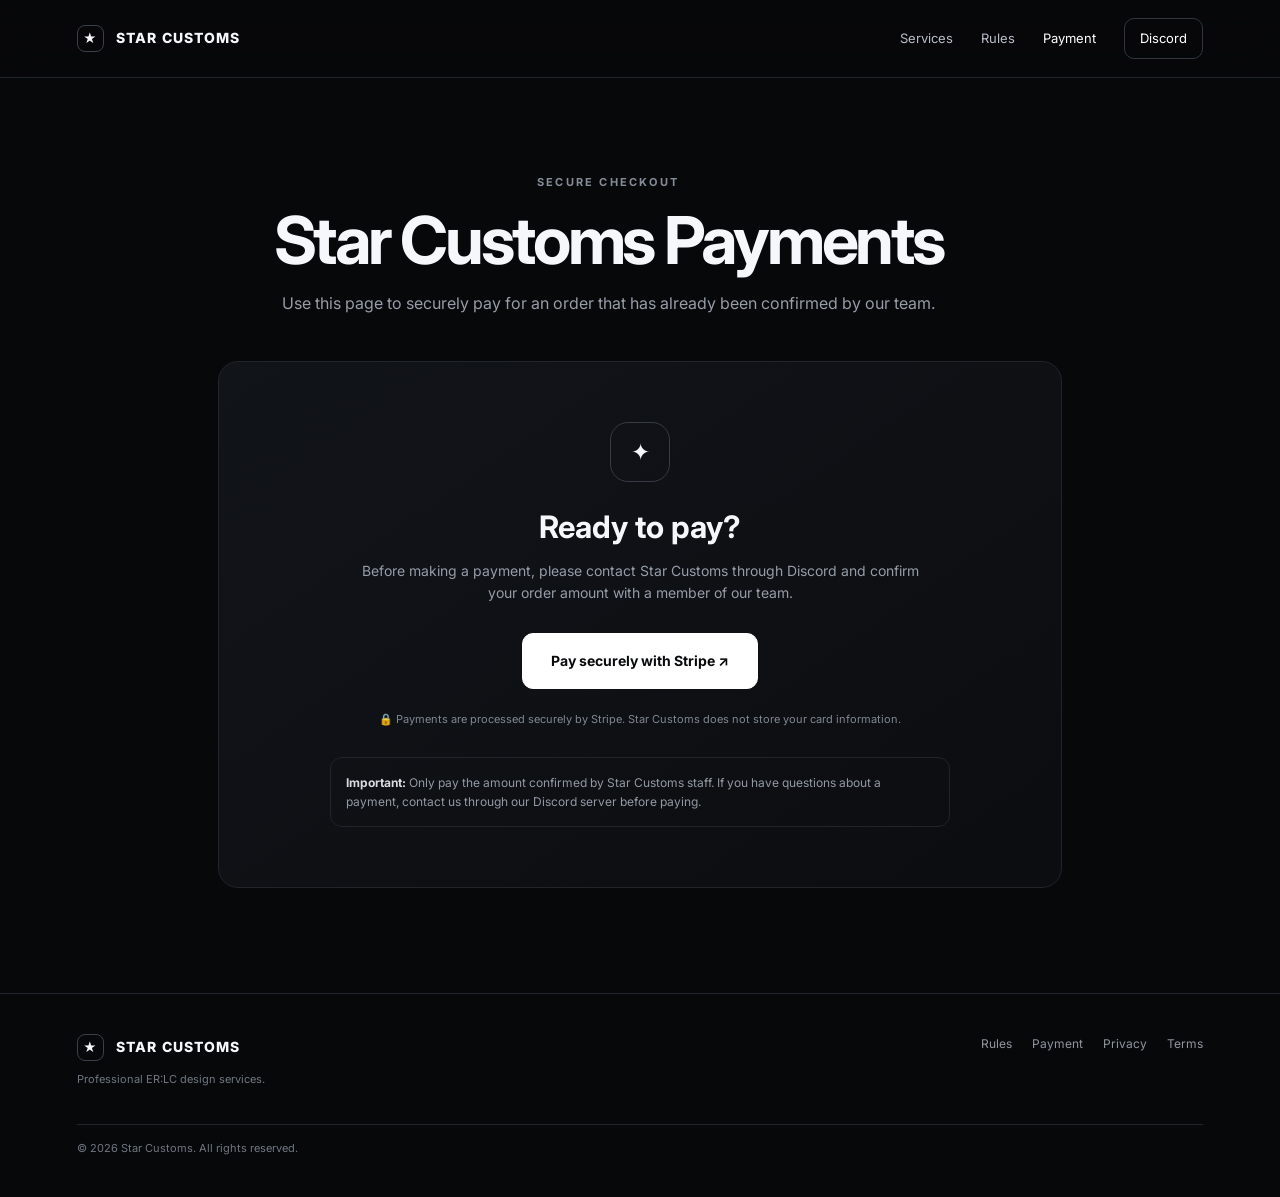
==== payment.html @ d336583e "Add files via upload" ====
<!DOCTYPE html>
<html lang="en">
<head>
  <meta charset="UTF-8"><meta name="viewport" content="width=device-width, initial-scale=1.0">
  <title>Payment | Star Customs</title><link rel="stylesheet" href="styles.css">
</head>
<body>
<header class="nav"><a class="brand" href="index.html"><span class="star">★</span> STAR CUSTOMS</a><nav><a href="index.html#services">Services</a><a href="rules.html">Rules</a><a class="active" href="payment.html">Payment</a><a class="nav-discord" href="https://discord.com/" target="_blank" rel="noopener">Discord</a></nav></header>
<main class="page payment-page">
  <div class="page-title"><span class="eyebrow">SECURE CHECKOUT</span><h1>Star Customs Payments</h1><p>Use this page to securely pay for an order that has already been confirmed by our team.</p></div>
  <section class="payment-box">
    <div class="payment-mark">✦</div>
    <h2>Ready to pay?</h2>
    <p>Before making a payment, please contact Star Customs through Discord and confirm your order amount with a member of our team.</p>
    <a class="btn primary large" href="https://buy.stripe.com/REPLACE_ME" target="_blank" rel="noopener">Pay securely with Stripe ↗</a>
    <div class="secure"><span>🔒</span> Payments are processed securely by Stripe. Star Customs does not store your card information.</div>
    <div class="payment-note"><strong>Important:</strong> Only pay the amount confirmed by Star Customs staff. If you have questions about a payment, contact us through our Discord server before paying.</div>
  </section>
</main>
<footer><div><a class="brand" href="index.html"><span class="star">★</span> STAR CUSTOMS</a><p>Professional ER:LC design services.</p></div><div class="footer-links"><a href="rules.html">Rules</a><a href="payment.html">Payment</a><a href="privacy.html">Privacy</a><a href="terms.html">Terms</a></div><p class="copyright">© 2026 Star Customs. All rights reserved.</p></footer>
</body></html>
---- styles.css ----
@import url('https://fonts.googleapis.com/css2?family=Inter:wght@400;500;600;700;800&display=swap');
:root{--bg:#07080a;--panel:#0d0f12;--panel2:#111419;--text:#f5f7fa;--muted:#969da8;--line:#20242b;--accent:#ffffff;--radius:20px}
*{box-sizing:border-box}html{scroll-behavior:smooth}body{margin:0;background:var(--bg);color:var(--text);font-family:Inter,Arial,sans-serif;line-height:1.6}a{color:inherit;text-decoration:none}.nav{height:78px;border-bottom:1px solid var(--line);display:flex;align-items:center;justify-content:space-between;padding:0 6%;position:sticky;top:0;background:rgba(7,8,10,.86);backdrop-filter:blur(18px);z-index:20}.brand{font-weight:800;letter-spacing:.08em;font-size:14px}.star{display:inline-grid;place-items:center;width:27px;height:27px;margin-right:8px;border:1px solid #3a3f48;border-radius:8px;font-size:13px}.nav nav{display:flex;align-items:center;gap:28px;font-size:13px;color:#b9bec7}.nav nav a:hover,.nav nav .active{color:#fff}.nav-discord{border:1px solid #30353e;padding:9px 15px;border-radius:10px;color:#fff!important}.hero{min-height:690px;display:grid;place-items:center;text-align:center;padding:80px 7%;position:relative;overflow:hidden;background:radial-gradient(circle at 50% 20%,#171b22 0,#0a0b0e 35%,#07080a 70%)}.hero:before{content:"";position:absolute;inset:0;background-image:linear-gradient(rgba(255,255,255,.025) 1px,transparent 1px),linear-gradient(90deg,rgba(255,255,255,.025) 1px,transparent 1px);background-size:54px 54px;mask-image:linear-gradient(to bottom,black,transparent 80%)}.hero-content{max-width:900px;position:relative}.eyebrow{font-size:11px;letter-spacing:.2em;font-weight:700;color:#858d99}.hero h1{font-size:clamp(45px,7vw,86px);line-height:1.02;letter-spacing:-.055em;margin:18px 0}.hero h1 span{color:#9ba2ad}.hero p{max-width:640px;margin:0 auto;color:var(--muted);font-size:17px}.hero-actions{display:flex;justify-content:center;gap:12px;margin-top:32px}.btn{display:inline-flex;align-items:center;justify-content:center;padding:13px 20px;border-radius:11px;font-size:13px;font-weight:700;border:1px solid #30353e;transition:.2s}.btn:hover{transform:translateY(-2px)}.btn.primary{background:#fff;color:#090a0c;border-color:#fff}.btn.secondary{background:#111318;color:#fff}.btn.large{padding:16px 28px;font-size:14px}.section,.split,.page{max-width:1180px;margin:auto;padding:105px 28px}.section-heading{display:flex;justify-content:space-between;gap:50px;align-items:end;margin-bottom:35px}.section-heading h2,.split h2,.cta h2{font-size:39px;line-height:1.1;letter-spacing:-.04em;margin:10px 0}.section-heading>p{max-width:390px;color:var(--muted);margin:0}.cards{display:grid;grid-template-columns:repeat(4,1fr);gap:14px}.card,.rule-card,.legal-card,.payment-box{background:linear-gradient(145deg,#111419,#0b0d10);border:1px solid var(--line);border-radius:var(--radius);padding:27px}.card{min-height:245px}.icon{font-size:20px;margin-bottom:50px;color:#fff}.card h3{font-size:16px;margin:0 0 8px}.card p{font-size:13px;color:var(--muted);margin:0}.split{border-top:1px solid var(--line);display:grid;grid-template-columns:1fr 1.2fr;gap:100px}.steps{display:grid;gap:12px}.step{display:flex;gap:22px;padding:22px;border:1px solid var(--line);border-radius:15px;background:#0b0d10}.step b{color:#777f8b;font-size:12px}.step h3{font-size:15px;margin:0}.step p{font-size:13px;color:var(--muted);margin:4px 0 0}.cta{text-align:center;margin:30px auto 100px;max-width:900px;padding:75px 30px;border:1px solid var(--line);border-radius:25px;background:radial-gradient(circle at 50% 0,#171a20,#0c0e11 60%)}.cta p{color:var(--muted);margin:0 auto 28px}.page{padding-top:90px;min-height:700px}.page-title{margin-bottom:45px;max-width:780px}.page-title h1{font-size:clamp(42px,6vw,66px);letter-spacing:-.05em;line-height:1.05;margin:12px 0}.page-title p{color:var(--muted)}.rule-grid{display:grid;grid-template-columns:1fr 1fr;gap:16px}.rule-card>span{font-size:11px;color:#707782;letter-spacing:.12em}.rule-card h2{margin:7px 0 20px;font-size:22px}.rule-card ul{padding-left:19px;margin:0}.rule-card li{margin:10px 0;color:#b2b8c1;font-size:13px}.notice{margin-top:16px;border:1px solid var(--line);border-radius:16px;padding:22px;background:#0b0d10}.notice strong{font-size:14px}.notice p{margin:6px 0 0;color:var(--muted);font-size:13px}.payment-page{max-width:900px;text-align:center}.payment-box{padding:60px 30px}.payment-mark{margin:auto auto 20px;width:60px;height:60px;display:grid;place-items:center;border:1px solid #363b45;border-radius:18px;font-size:23px}.payment-box h2{font-size:31px;margin:0 0 8px}.payment-box>p{max-width:560px;margin:0 auto 28px;color:var(--muted);font-size:14px}.secure{margin-top:22px;color:#7f8792;font-size:11px}.payment-note{max-width:620px;margin:28px auto 0;padding:15px;border:1px solid var(--line);border-radius:12px;color:#9299a4;font-size:12px;text-align:left}.payment-note strong{color:#d8dce2}.legal-card{max-width:900px}.legal-card h2{font-size:19px;margin:28px 0 7px}.legal-card h2:first-child{margin-top:0}.legal-card p{font-size:13px;color:#a6adb7;margin:0}.footer-links{display:flex;gap:20px;font-size:12px;color:#8f96a0}footer{border-top:1px solid var(--line);padding:40px 6%;display:grid;grid-template-columns:1fr auto;gap:20px}footer p{font-size:11px;color:#707782;margin:10px 0 0}.copyright{grid-column:1/-1;padding-top:15px;border-top:1px solid var(--line);margin-top:15px!important}@media(max-width:850px){.nav{padding:0 20px}.nav nav a:not(.nav-discord){display:none}.cards{grid-template-columns:1fr 1fr}.section-heading,.split{display:block}.section-heading>p{margin-top:15px}.split{padding-top:70px;padding-bottom:70px}.steps{margin-top:35px}.rule-grid{grid-template-columns:1fr}footer{display:block}.footer-links{margin-top:25px;flex-wrap:wrap}.copyright{margin-top:25px!important}}@media(max-width:550px){.hero{min-height:610px;padding:60px 20px}.hero h1{font-size:45px}.hero p{font-size:14px}.hero-actions{flex-direction:column}.section,.split,.page{padding-left:18px;padding-right:18px}.cards{grid-template-columns:1fr}.section-heading h2,.split h2,.cta h2{font-size:32px}.page-title h1{font-size:43px}.payment-box{padding:40px 20px}}
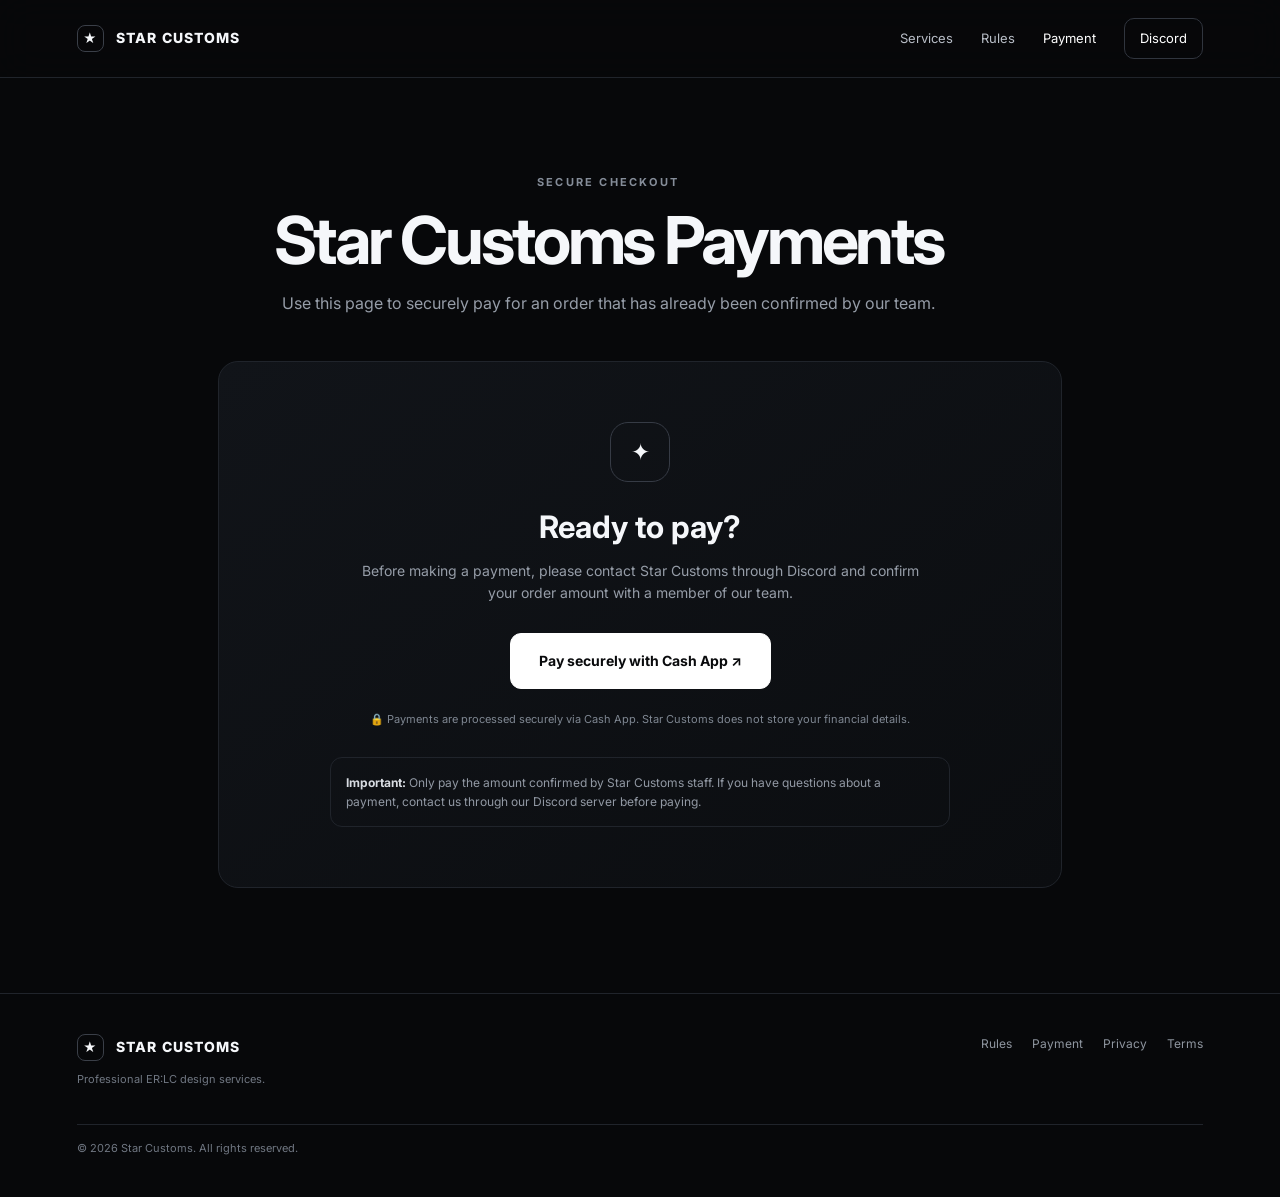
==== commit da59d425: "Update payment.html" ====
--- a/payment.html
+++ b/payment.html
@@ -5,17 +5,17 @@
   <title>Payment | Star Customs</title><link rel="stylesheet" href="styles.css">
 </head>
 <body>
-<header class="nav"><a class="brand" href="index.html"><span class="star">★</span> STAR CUSTOMS</a><nav><a href="index.html#services">Services</a><a href="rules.html">Rules</a><a class="active" href="payment.html">Payment</a><a class="nav-discord" href="https://discord.com/" target="_blank" rel="noopener">Discord</a></nav></header>
+<header class="nav"><a class="brand" href="index.html"><span class="star">★</span> STAR CUSTOMS</a><nav><a href="index.html#services">Services</a><a href="rules.html">Rules</a><a class="active" href="payment.html">Payment</a><a class="nav-discord" href="https://discord.gg/starcustoms" target="_blank" rel="noopener">Discord</a></nav></header>
 <main class="page payment-page">
   <div class="page-title"><span class="eyebrow">SECURE CHECKOUT</span><h1>Star Customs Payments</h1><p>Use this page to securely pay for an order that has already been confirmed by our team.</p></div>
   <section class="payment-box">
     <div class="payment-mark">✦</div>
     <h2>Ready to pay?</h2>
     <p>Before making a payment, please contact Star Customs through Discord and confirm your order amount with a member of our team.</p>
-    <a class="btn primary large" href="https://buy.stripe.com/REPLACE_ME" target="_blank" rel="noopener">Pay securely with Stripe ↗</a>
-    <div class="secure"><span>🔒</span> Payments are processed securely by Stripe. Star Customs does not store your card information.</div>
+    <a class="btn primary large" href="https://cash.app/$erlczizo04199" target="_blank" rel="noopener">Pay securely with Cash App ↗</a>
+    <div class="secure"><span>🔒</span> Payments are processed securely via Cash App. Star Customs does not store your financial details.</div>
     <div class="payment-note"><strong>Important:</strong> Only pay the amount confirmed by Star Customs staff. If you have questions about a payment, contact us through our Discord server before paying.</div>
   </section>
 </main>
 <footer><div><a class="brand" href="index.html"><span class="star">★</span> STAR CUSTOMS</a><p>Professional ER:LC design services.</p></div><div class="footer-links"><a href="rules.html">Rules</a><a href="payment.html">Payment</a><a href="privacy.html">Privacy</a><a href="terms.html">Terms</a></div><p class="copyright">© 2026 Star Customs. All rights reserved.</p></footer>
-</body></html>+</body></html>
